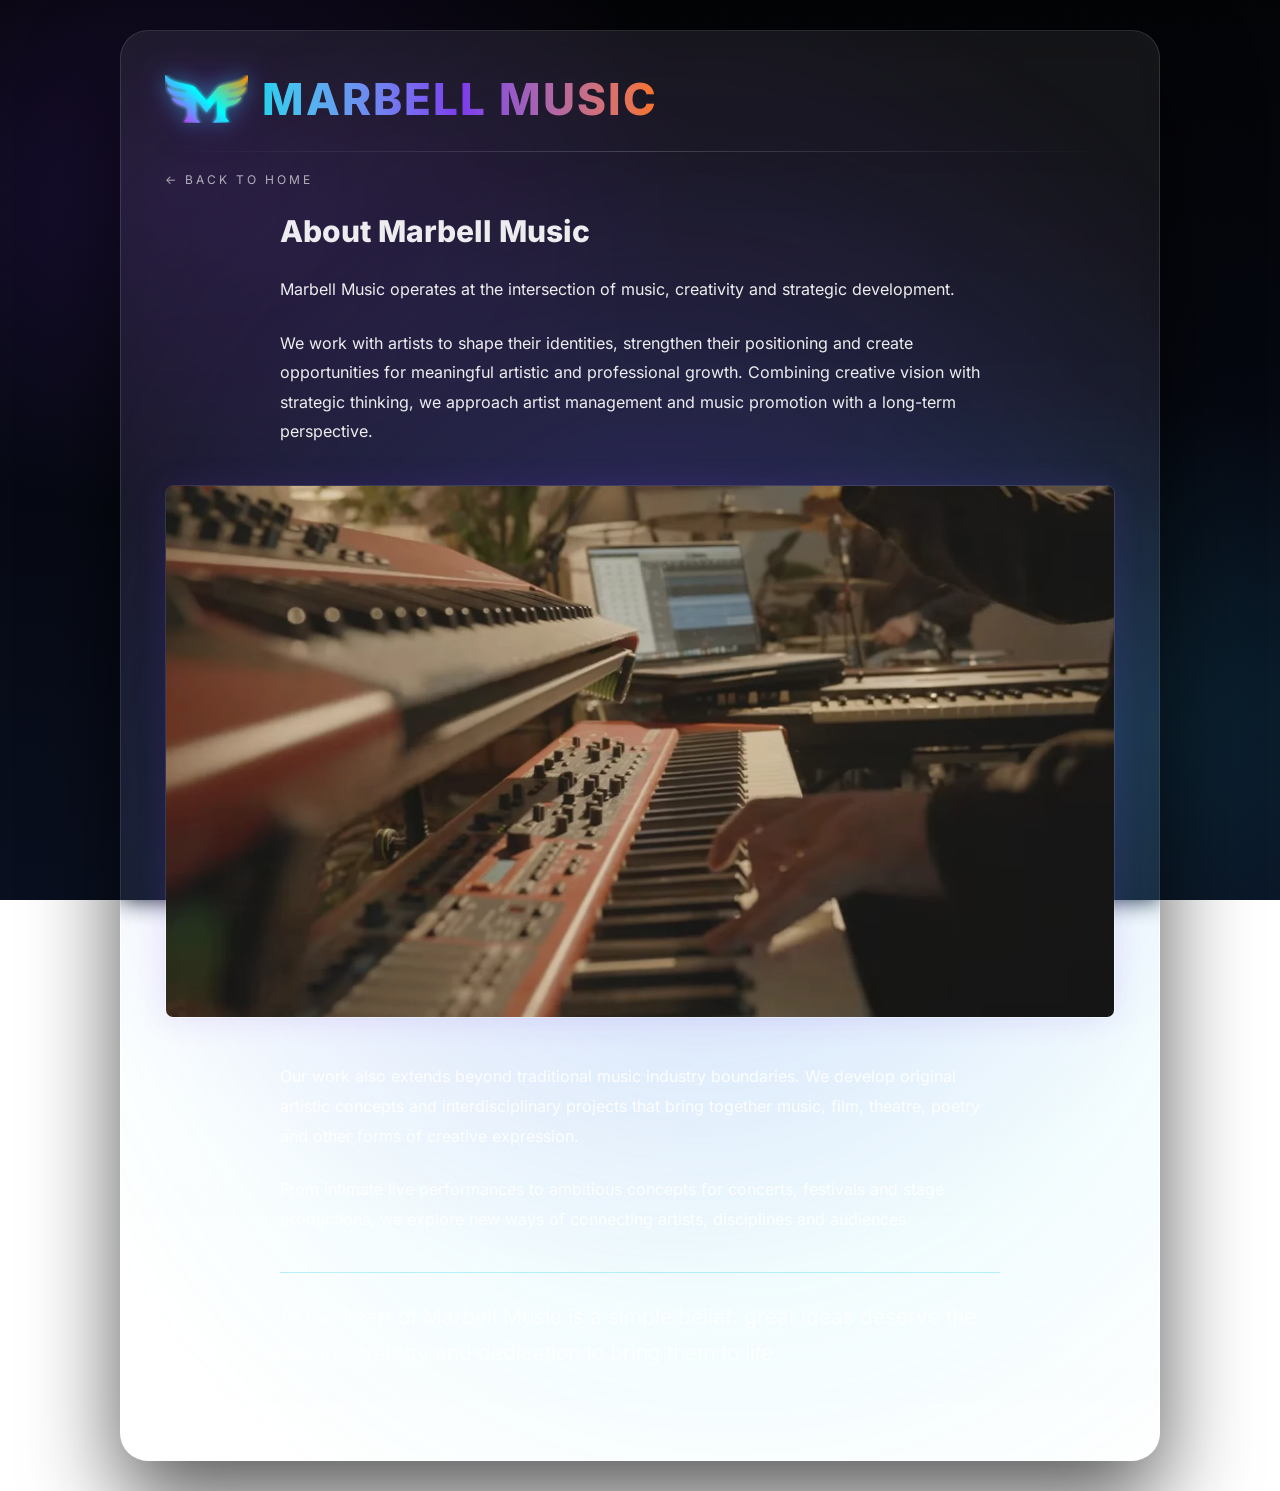
==== about/index.html @ b0561faa "Add Lovable static website export - with About Us and new main text" ====
<!doctype html>
<html lang="en">
<head>
  <meta charset="utf-8">
  <meta name="viewport" content="width=device-width, initial-scale=1">
  <title>About Marbell Music — Creativity &amp; Strategic Development</title>
  <meta name="description" content="Marbell Music operates at the intersection of music, creativity and strategic development.">
  <meta property="og:title" content="About Marbell Music — Creativity &amp; Strategic Development">
  <meta property="og:description" content="Marbell Music operates at the intersection of music, creativity and strategic development.">
  <meta property="og:type" content="website">
  <meta name="twitter:card" content="summary_large_image">
  <link rel="icon" type="image/png" href="../assets/images/favicon.png">
  <link rel="stylesheet" href="../css/style.css">
  <script src="../js/script.js" defer></script>
</head>
<body>
  <div class="mm-grain"></div>
  <div class="mm-wrap">
    <main class="mm-card">
      <div class="mm-pulse"></div>
      <div class="mm-content">
        <section class="mm-heroTop">
          <div class="mm-brandBlock">
            <a href="../index.html" class="mm-brand">
              <img class="mm-logo" src="../assets/images/marbell_logo_neon.png" alt="Marbell logo">
              <h1 class="mm-title">Marbell Music</h1>
            </a>
          </div>
        </section>
        <div class="mm-divider"></div>
        <a href="../index.html" class="mm-backLink">← Back to Home</a>
        <article class="mm-about">
          <header class="mm-aboutIntro">
            <h2 class="mm-headline mm-aboutHeading">About Marbell Music</h2>
            <div class="mm-aboutCopy">
              <p>Marbell Music operates at the intersection of music, creativity and strategic development.</p>
              <p>We work with artists to shape their identities, strengthen their positioning and create opportunities for meaningful artistic and professional growth. Combining creative vision with strategic thinking, we approach artist management and music promotion with a long-term perspective.</p>
            </div>
          </header>
          <div class="mm-aboutPhoto">
            <img src="../assets/images/music-video-set.webp" width="1743" height="977" alt="A musician playing red keyboards beside a laptop, with percussion and recording equipment on a music video set." decoding="async">
          </div>
          <div class="mm-aboutProduction mm-aboutCopy">
            <p>Our work also extends beyond traditional music industry boundaries. We develop original artistic concepts and interdisciplinary projects that bring together music, film, theatre, poetry and other forms of creative expression.</p>
            <p>From intimate live performances to ambitious concepts for concerts, festivals and stage productions, we explore new ways of connecting artists, disciplines and audiences.</p>
          </div>
          <p class="mm-aboutClosing">At the heart of Marbell Music is a simple belief: great ideas deserve the vision, strategy and dedication to bring them to life.</p>
        </article>
        <footer class="mm-footer">
          <div>© 2026 Marbell Music</div>
          <div>Sound • Light • Story</div>
        </footer>
      </div>
    </main>
  </div>
</body>
</html>
---- css/style.css ----
@font-face {
  font-family: 'Inter';
  font-style: normal;
  font-weight: 300;
  font-display: swap;
  src: url(../assets/fonts/inter-300.ttf) format('truetype');
}
@font-face {
  font-family: 'Inter';
  font-style: normal;
  font-weight: 400;
  font-display: swap;
  src: url(../assets/fonts/inter-400.ttf) format('truetype');
}
@font-face {
  font-family: 'Inter';
  font-style: normal;
  font-weight: 600;
  font-display: swap;
  src: url(../assets/fonts/inter-600.ttf) format('truetype');
}
@font-face {
  font-family: 'Inter';
  font-style: normal;
  font-weight: 800;
  font-display: swap;
  src: url(../assets/fonts/inter-800.ttf) format('truetype');
}

:root {
  --font-sans: Inter, system-ui, -apple-system, "Segoe UI", Roboto, Arial, sans-serif;
  --radius: 0.875rem;
  --bg1: oklch(0.1 0.01 270);
  --bg2: oklch(0.17 0.035 268);
  --text: oklch(1 0 0 / 92%);
  --muted-text: oklch(1 0 0 / 64%);
  --line: oklch(1 0 0 / 12%);
  --accent1: oklch(0.541 0.247 293);
  --accent2: oklch(0.797 0.134 211.5);
  --accent3: oklch(0.705 0.187 47.6);
  --side-width: 360px;

  --background: var(--bg1);
  --foreground: var(--text);
  --card: oklch(1 0 0 / 6%);
  --card-foreground: var(--text);
  --popover: var(--bg2);
  --popover-foreground: var(--text);
  --primary: var(--accent2);
  --primary-foreground: var(--bg1);
  --secondary: oklch(1 0 0 / 5%);
  --secondary-foreground: var(--text);
  --muted: oklch(1 0 0 / 8%);
  --muted-foreground: var(--muted-text);
  --accent: oklch(1 0 0 / 8%);
  --accent-foreground: var(--text);
  --destructive: oklch(0.704 0.191 22.216);
  --destructive-foreground: oklch(0.984 0 0);
  --border: var(--line);
  --input: var(--line);
  --ring: var(--accent2);
}

@layer base {
  * { border-color: var(--border); box-sizing: border-box; }
  html, body { min-height: 100%; }
  body {
    margin: 0;
    font-family: var(--font-sans);
    color: var(--text);
    background:
      radial-gradient(900px 600px at 15% 20%, oklch(0.541 0.247 293 / 18%), transparent 55%),
      radial-gradient(900px 600px at 85% 80%, oklch(0.797 0.134 211.5 / 12%), transparent 55%),
      radial-gradient(700px 500px at 50% 110%, oklch(0.705 0.187 47.6 / 10%), transparent 60%),
      linear-gradient(180deg, var(--bg1), var(--bg2));
    background-attachment: fixed;
    overflow-x: hidden;
  }
}

@layer components {
  .mm-grain {
    position: fixed; inset: 0; pointer-events: none; opacity: .12; z-index: 0; mix-blend-mode: overlay;
    background-image: url("data:image/svg+xml,%3Csvg xmlns='http://www.w3.org/2000/svg' width='180' height='180'%3E%3Cfilter id='n'%3E%3CfeTurbulence type='fractalNoise' baseFrequency='.8' numOctaves='3' stitchTiles='stitch'/%3E%3C/filter%3E%3Crect width='180' height='180' filter='url(%23n)' opacity='.35'/%3E%3C/svg%3E");
  }
  .mm-wrap {
    min-height: 100vh; display: flex; justify-content: center; align-items: flex-start;
    padding: clamp(18px, 4vw, 30px); position: relative; z-index: 1;
  }
  .mm-card {
    width: 100%; max-width: 1040px; border-radius: 28px;
    background: linear-gradient(180deg, oklch(1 0 0 / 7%), oklch(1 0 0 / 4%));
    border: 1px solid var(--line);
    box-shadow: 0 40px 90px oklch(0 0 0 / 65%);
    backdrop-filter: blur(12px); position: relative; overflow: hidden;
    padding: clamp(22px, 4vw, 44px);
  }
  .mm-pulse {
    position: absolute; inset: -40%; pointer-events: none; filter: blur(12px); z-index: 0;
    background:
      radial-gradient(circle at 50% 45%, oklch(0.541 0.247 293 / 22%), transparent 40%),
      radial-gradient(circle at 55% 55%, oklch(0.797 0.134 211.5 / 14%), transparent 42%);
    animation: mm-pulse 3.2s ease-in-out infinite;
  }
  .mm-content { position: relative; z-index: 2; }

  .mm-heroTop { display: flex; align-items: stretch; justify-content: space-between; gap: 22px; margin-bottom: 18px; }
  .mm-brandBlock { flex: 1 1 auto; min-width: 0; display: flex; flex-direction: column; justify-content: center; }
  .mm-brand { display: flex; align-items: center; gap: 14px; margin-bottom: 10px; min-width: 0; text-decoration: none; }
  .mm-logo {
    height: 48px; width: auto; flex: 0 0 auto;
    filter: drop-shadow(0 0 10px oklch(0.797 0.134 211.5 / 45%)) drop-shadow(0 0 18px oklch(0.541 0.247 293 / 35%));
  }
  .mm-title {
    margin: 0; font-size: clamp(30px, 4vw, 44px); letter-spacing: 2px; text-transform: uppercase; font-weight: 800;
    background: linear-gradient(90deg, var(--accent2), var(--accent1), var(--accent3));
    -webkit-background-clip: text; background-clip: text; -webkit-text-fill-color: transparent;
    line-height: 1.05; white-space: nowrap;
  }
  .mm-tagline { font-size: 12px; letter-spacing: 4px; text-transform: uppercase; color: var(--muted-text); }

  .mm-audio {
    flex: 0 0 var(--side-width); width: var(--side-width);
    border: 1px solid var(--line); background: oklch(0 0 0 / 18%); border-radius: 20px;
    padding: 14px 16px; display: flex; gap: 14px; align-self: stretch;
  }
  .mm-audioMain { min-width: 0; flex: 1 1 auto; display: flex; flex-direction: column; justify-content: center; }
  .mm-audioTitle {
    font-size: 13px; letter-spacing: 1px; line-height: 1.2; margin-bottom: 10px;
    white-space: nowrap; overflow: hidden; text-overflow: ellipsis;
  }
  .mm-wave {
    display: grid; grid-template-columns: repeat(24, 1fr); align-items: end; gap: 4px;
    height: 16px; width: 100%; overflow: hidden; margin-bottom: 10px;
  }
  .mm-wave span {
    width: 100%; height: 16px; border-radius: 999px;
    background: linear-gradient(180deg, oklch(0.797 0.134 211.5 / 95%), oklch(0.541 0.247 293 / 90%));
    transform-origin: bottom; transform: scaleY(.32); will-change: transform;
    box-shadow: 0 0 8px oklch(0.541 0.247 293 / 16%);
    animation: mm-wave 1.35s infinite ease-in-out;
  }
  .mm-bar {
    height: 6px; border-radius: 999px; background: oklch(1 0 0 / 8%); border: 1px solid oklch(1 0 0 / 10%);
    overflow: hidden; position: relative; width: 100%; margin-top: auto;
  }
  .mm-bar::after {
    content: ""; position: absolute; inset: 0; width: 38%; border-radius: 999px;
    background: linear-gradient(90deg, oklch(0.797 0.134 211.5 / 75%), oklch(0.541 0.247 293 / 75%));
    box-shadow: 0 0 18px oklch(0.797 0.134 211.5 / 20%);
  }
  .mm-controls { flex: 0 0 auto; display: flex; align-items: center; justify-content: center; gap: 10px; }
  .mm-dotbtn {
    width: 32px; height: 32px; border-radius: 999px; border: 1px solid oklch(1 0 0 / 14%);
    background: oklch(1 0 0 / 6%); display: grid; place-items: center; color: var(--text);
  }
  .mm-dotbtn svg { width: 12px; height: 12px; opacity: .85; }

  .mm-divider { margin: 14px 0 16px; height: 1px; background: linear-gradient(90deg, transparent, oklch(1 0 0 / 18%), transparent); }

  .mm-grid { display: grid; grid-template-columns: 1fr var(--side-width); gap: 26px; align-items: start; }
  .mm-contactGrid { display: grid; grid-template-columns: 1.1fr 0.9fr; gap: 22px; align-items: start; }
  .mm-headline { margin: 0; font-size: clamp(22px, 3.4vw, 30px); line-height: 1.2; letter-spacing: .3px; font-weight: 700; }
  .mm-lead { margin: 0; font-size: 16px; line-height: 1.75; color: oklch(1 0 0 / 88%); }
  .mm-headline + .mm-lead { margin-top: 12px; }

  .mm-panel { border: 1px solid var(--line); background: oklch(0 0 0 / 18%); border-radius: 18px; padding: 18px; }
  .mm-panelTitle { margin: 0 0 12px; font-size: 12px; letter-spacing: 4px; text-transform: uppercase; color: var(--muted-text); }
  .mm-links { display: flex; flex-direction: column; gap: 10px; }
  .mm-btn {
    text-decoration: none; color: var(--text); padding: 12px 14px; border-radius: 14px;
    border: 1px solid var(--line); background: oklch(1 0 0 / 5%);
    display: flex; align-items: center; justify-content: space-between; font-weight: 600;
    transition: transform .15s ease, background .15s ease, border .15s ease;
  }
  .mm-btn small { color: var(--muted-text); font-weight: 400; letter-spacing: 1px; font-size: 11px; }
  .mm-btn:hover { transform: translateY(-1px); background: oklch(1 0 0 / 8%); border-color: oklch(0.797 0.134 211.5 / 35%); }

  .mm-contactItem {
    display: flex; flex-direction: column; gap: 6px; padding: 12px; border-radius: 14px;
    border: 1px solid var(--line); background: oklch(1 0 0 / 5%); margin-bottom: 10px;
  }
  .mm-label { font-size: 11px; letter-spacing: 3px; text-transform: uppercase; color: var(--muted-text); }
  .mm-value { font-size: 16px; font-weight: 700; letter-spacing: .2px; word-break: break-word; }
  .mm-value a { color: inherit; text-decoration: none; }
  .mm-value a:hover { text-decoration: underline; }
  .mm-note { margin-top: 12px; color: oklch(1 0 0 / 72%); font-size: 13px; line-height: 1.6; }

  .mm-footer {
    margin-top: 20px; display: flex; justify-content: space-between; gap: 12px; flex-wrap: wrap;
    font-size: 12px; color: oklch(1 0 0 / 55%); letter-spacing: 2px; text-transform: uppercase;
  }

  /* Promoted Artists */
  .mm-backLink {
    display: inline-block; margin-bottom: 14px; color: var(--muted-text); text-decoration: none;
    font-size: 12px; letter-spacing: 3px; text-transform: uppercase;
    transition: color .15s ease;
  }
  .mm-backLink:hover { color: var(--accent2); }

  .mm-artistGrid {
    display: grid; grid-template-columns: repeat(2, 1fr); gap: 22px; margin-top: 20px;
  }
  .mm-artistCard {
    display: flex; flex-direction: column; gap: 14px; text-decoration: none; color: var(--text);
    border: 1px solid var(--line); background: oklch(0 0 0 / 18%); border-radius: 20px;
    padding: 14px; transition: transform .2s ease, border-color .2s ease, box-shadow .2s ease;
  }
  .mm-artistCard:hover {
    transform: translateY(-4px);
    border-color: oklch(0.797 0.134 211.5 / 45%);
    box-shadow: 0 18px 44px oklch(0 0 0 / 45%), 0 0 24px oklch(0.541 0.247 293 / 18%);
  }
  .mm-artistPhoto {
    border-radius: 14px; overflow: hidden; aspect-ratio: 4 / 5; background: oklch(0 0 0 / 25%);
  }
  .mm-artistPhoto img {
    width: 100%; height: 100%; object-fit: cover; display: block;
    transition: transform .35s ease;
  }
  .mm-artistCard:hover .mm-artistPhoto img { transform: scale(1.04); }
  .mm-artistPhotoLight { background: oklch(0.97 0.01 95); }
  .mm-artistPhotoLight img { object-fit: contain; }
  .mm-artistName {
    font-size: 18px; font-weight: 700; letter-spacing: 1.5px; text-transform: uppercase;
    text-align: center; padding-bottom: 4px;
  }

  .mm-profile { display: grid; grid-template-columns: minmax(0, 5fr) minmax(0, 6fr); gap: 26px; align-items: center; margin-top: 8px; }
  .mm-profilePhoto {
    border-radius: 20px; overflow: hidden; border: 1px solid var(--line);
    background: oklch(0 0 0 / 25%);
    box-shadow: 0 24px 60px oklch(0 0 0 / 50%), 0 0 30px oklch(0.541 0.247 293 / 14%);
  }
  .mm-profilePhoto img { width: 100%; height: auto; display: block; }
  .mm-profileName {
    margin: 0 0 14px; font-size: clamp(26px, 3.6vw, 36px); letter-spacing: 2px; text-transform: uppercase; font-weight: 800;
    background: linear-gradient(90deg, var(--accent2), var(--accent1), var(--accent3));
    -webkit-background-clip: text; background-clip: text; -webkit-text-fill-color: transparent;
  }

  /* Artist social media & streaming links */
  .mm-social { margin-top: 24px; }
  .mm-socialLabel {
    margin: 0 0 12px; font-size: 11px; letter-spacing: 4px; text-transform: uppercase;
    color: var(--muted-text);
  }
  .mm-socialList {
    display: flex; flex-wrap: wrap; gap: 12px; list-style: none; margin: 0; padding: 0;
  }
  .mm-socialList li { display: flex; }
  .mm-socialLink {
    width: 46px; height: 46px; border-radius: 999px; display: grid; place-items: center;
    color: var(--text); text-decoration: none;
    border: 1px solid var(--line); background: oklch(1 0 0 / 5%);
    transition: transform .18s ease, color .18s ease, background .18s ease,
      border-color .18s ease, box-shadow .18s ease;
  }
  .mm-socialLink svg { width: 20px; height: 20px; display: block; }
  .mm-socialLink:hover, .mm-socialLink:focus-visible {
    transform: translateY(-3px); color: var(--accent2);
    background: oklch(1 0 0 / 9%);
    border-color: oklch(0.797 0.134 211.5 / 55%);
    box-shadow:
      0 0 16px oklch(0.797 0.134 211.5 / 40%),
      0 0 32px oklch(0.541 0.247 293 / 26%),
      0 12px 26px oklch(0 0 0 / 40%);
  }
  .mm-socialLink:focus-visible { outline: 2px solid var(--accent2); outline-offset: 3px; }
  .mm-socialLink:active { transform: translateY(-1px); }

  @media (max-width: 860px) {
    .mm-heroTop { flex-direction: column; }
    .mm-audio { width: 100%; flex: 1 1 auto; }
    .mm-grid, .mm-contactGrid { grid-template-columns: 1fr; }
    .mm-title { white-space: normal; }
    .mm-artistGrid, .mm-profile { grid-template-columns: 1fr; }
  }
  @media (max-width: 560px) {
    .mm-audio { padding: 12px; gap: 12px; }
    .mm-controls { gap: 8px; }
    .mm-dotbtn { width: 30px; height: 30px; }
    .mm-wave { height: 14px; gap: 3px; }
    .mm-wave span { height: 14px; }
    .mm-audioTitle { white-space: normal; }
  }
  @media (prefers-reduced-motion: reduce) {
    .mm-pulse, .mm-wave span { animation: none; }
  }
}

@keyframes mm-pulse {
  0%, 100% { transform: scale(1); opacity: .55; }
  50% { transform: scale(1.06); opacity: .8; }
}
@keyframes mm-wave {
  0%, 100% { transform: scaleY(.32); opacity: .5; }
  50% { transform: scaleY(1); opacity: 1; }
}

  /* About Us — unframed editorial copy and full-composition photograph. */
  .mm-about { padding-top: 12px; }
  .mm-aboutIntro, .mm-aboutCopy, .mm-aboutClosing { max-width: 720px; margin-inline: auto; }
  .mm-aboutHeading { margin-bottom: 26px; font-size: 30px; letter-spacing: 0; }
  .mm-aboutCopy { font-size: 16px; line-height: 1.85; color: var(--text); }
  .mm-aboutCopy p { margin: 0; }
  .mm-aboutCopy p + p { margin-top: 24px; }
  .mm-aboutPhoto {
    margin: 38px 0; overflow: hidden; border-radius: 8px;
    border: 1px solid var(--line);
    box-shadow: 0 0 30px color-mix(in oklab, var(--accent1) 14%, transparent);
  }
  .mm-aboutPhoto img { display: block; width: 100%; height: auto; }
  .mm-aboutProduction { padding-top: 6px; }
  .mm-aboutClosing {
    margin-top: 38px; margin-bottom: 30px; padding: 26px 0 0;
    border-top: 1px solid color-mix(in oklab, var(--accent2) 30%, transparent);
    font-size: 21px; font-weight: 300; line-height: 1.7; letter-spacing: 0;
    color: var(--text);
  }


@media (max-width: 560px) {
  .mm-aboutHeading { font-size: 26px; }
  .mm-aboutPhoto { margin-block: 28px; }
  .mm-aboutClosing { font-size: 19px; margin-top: 28px; }
}
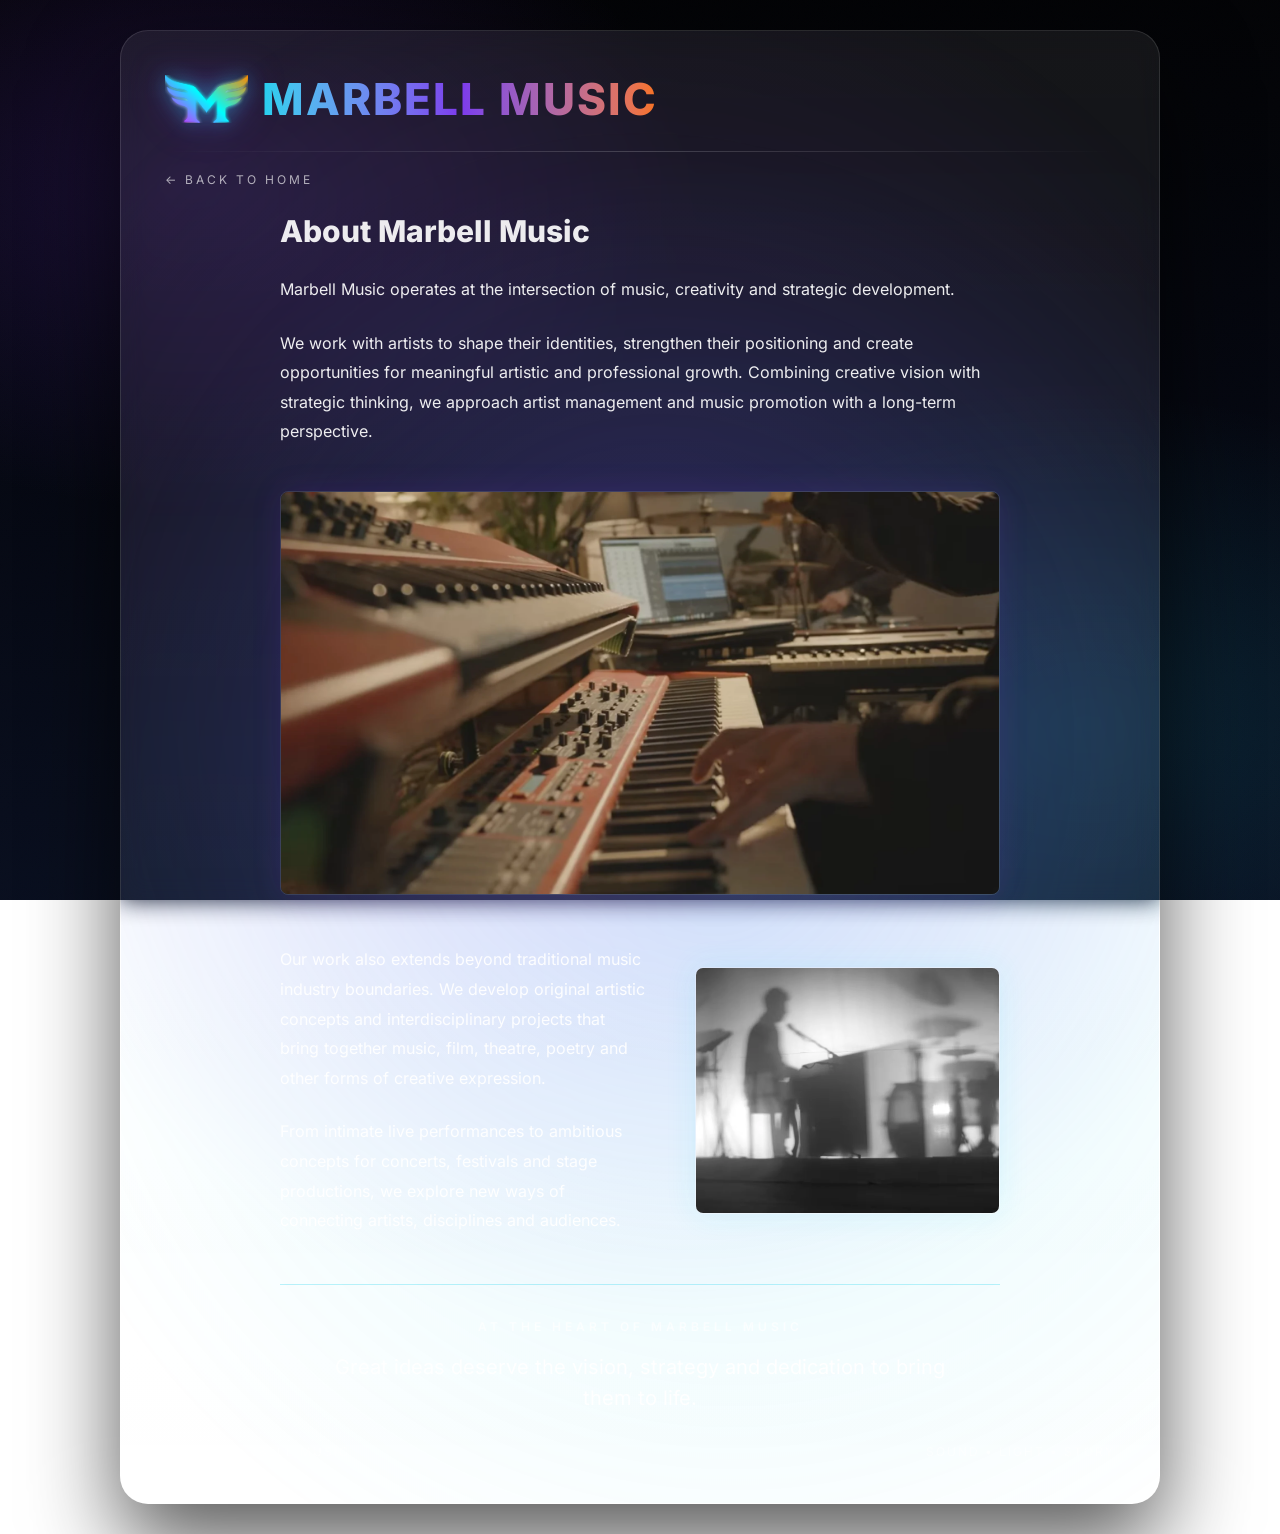
==== commit ea2c415c: "Add Lovable static website export - 2 pics in About Us and stopka" ====
--- a/about/index.html
+++ b/about/index.html
@@ -40,11 +40,19 @@
           <div class="mm-aboutPhoto">
             <img src="../assets/images/music-video-set.webp" width="1743" height="977" alt="A musician playing red keyboards beside a laptop, with percussion and recording equipment on a music video set." decoding="async">
           </div>
-          <div class="mm-aboutProduction mm-aboutCopy">
+          <div class="mm-aboutProduction">
+            <div class="mm-aboutCopy">
             <p>Our work also extends beyond traditional music industry boundaries. We develop original artistic concepts and interdisciplinary projects that bring together music, film, theatre, poetry and other forms of creative expression.</p>
             <p>From intimate live performances to ambitious concepts for concerts, festivals and stage productions, we explore new ways of connecting artists, disciplines and audiences.</p>
+            </div>
+            <div class="mm-aboutStudioPhoto">
+              <img src="../assets/images/stage-shadows.webp" width="1167" height="941" alt="Black-and-white shadows of a solitary pianist at a microphone and musical instruments on a stage." decoding="async">
+            </div>
           </div>
-          <p class="mm-aboutClosing">At the heart of Marbell Music is a simple belief: great ideas deserve the vision, strategy and dedication to bring them to life.</p>
+          <footer class="mm-aboutClosing">
+            <p class="mm-aboutClosingKicker">At the heart of Marbell Music</p>
+            <p class="mm-aboutClosingStatement">Great ideas deserve the vision, strategy and dedication to bring them to life.</p>
+          </footer>
         </article>
         <footer class="mm-footer">
           <div>© 2026 Marbell Music</div>
--- a/css/style.css
+++ b/css/style.css
@@ -299,24 +299,42 @@
   50% { transform: scaleY(1); opacity: 1; }
 }
 
-  /* About Us — unframed editorial copy and full-composition photograph. */
+  /* About Us — current editorial layout and uncropped photographs. */
   .mm-about { padding-top: 12px; }
-  .mm-aboutIntro, .mm-aboutCopy, .mm-aboutClosing { max-width: 720px; margin-inline: auto; }
+  .mm-aboutIntro, .mm-aboutCopy { max-width: 720px; margin-inline: auto; }
   .mm-aboutHeading { margin-bottom: 26px; font-size: 30px; letter-spacing: 0; }
   .mm-aboutCopy { font-size: 16px; line-height: 1.85; color: var(--text); }
   .mm-aboutCopy p { margin: 0; }
   .mm-aboutCopy p + p { margin-top: 24px; }
   .mm-aboutPhoto {
-    margin: 38px 0; overflow: hidden; border-radius: 8px;
+    margin: 44px auto; max-width: 720px; overflow: hidden; border-radius: 8px;
     border: 1px solid var(--line);
     box-shadow: 0 0 30px color-mix(in oklab, var(--accent1) 14%, transparent);
   }
   .mm-aboutPhoto img { display: block; width: 100%; height: auto; }
-  .mm-aboutProduction { padding-top: 6px; }
+  .mm-aboutProduction {
+    display: grid; grid-template-columns: minmax(0, 6fr) minmax(0, 5fr);
+    gap: clamp(28px, 4vw, 48px); align-items: center; padding-top: 6px;
+    max-width: 720px; margin-inline: auto;
+  }
+  .mm-aboutProduction .mm-aboutCopy { max-width: none; margin-inline: 0; }
+  .mm-aboutStudioPhoto {
+    overflow: hidden; border-radius: 8px; border: 1px solid var(--line);
+    box-shadow: 0 0 30px color-mix(in oklab, var(--accent2) 12%, transparent);
+  }
+  .mm-aboutStudioPhoto img { display: block; width: 100%; height: auto; }
   .mm-aboutClosing {
-    margin-top: 38px; margin-bottom: 30px; padding: 26px 0 0;
+    margin: 48px auto 30px; max-width: 720px; padding: 34px 0 0;
     border-top: 1px solid color-mix(in oklab, var(--accent2) 30%, transparent);
-    font-size: 21px; font-weight: 300; line-height: 1.7; letter-spacing: 0;
+    text-align: center;
+  }
+  .mm-aboutClosingKicker {
+    margin: 0; font-size: 12px; font-weight: 600; letter-spacing: 4px;
+    text-transform: uppercase; color: var(--muted-text);
+  }
+  .mm-aboutClosingStatement {
+    margin: 18px auto 0; max-width: 640px;
+    font-size: 20px; font-weight: 400; line-height: 1.55;
     color: var(--text);
   }
 
@@ -324,5 +342,7 @@
 @media (max-width: 560px) {
   .mm-aboutHeading { font-size: 26px; }
   .mm-aboutPhoto { margin-block: 28px; }
-  .mm-aboutClosing { font-size: 19px; margin-top: 28px; }
-}
+  .mm-aboutProduction { grid-template-columns: 1fr; }
+  .mm-aboutClosing { margin-top: 34px; }
+  .mm-aboutClosingStatement { font-size: 14px; }
+}
